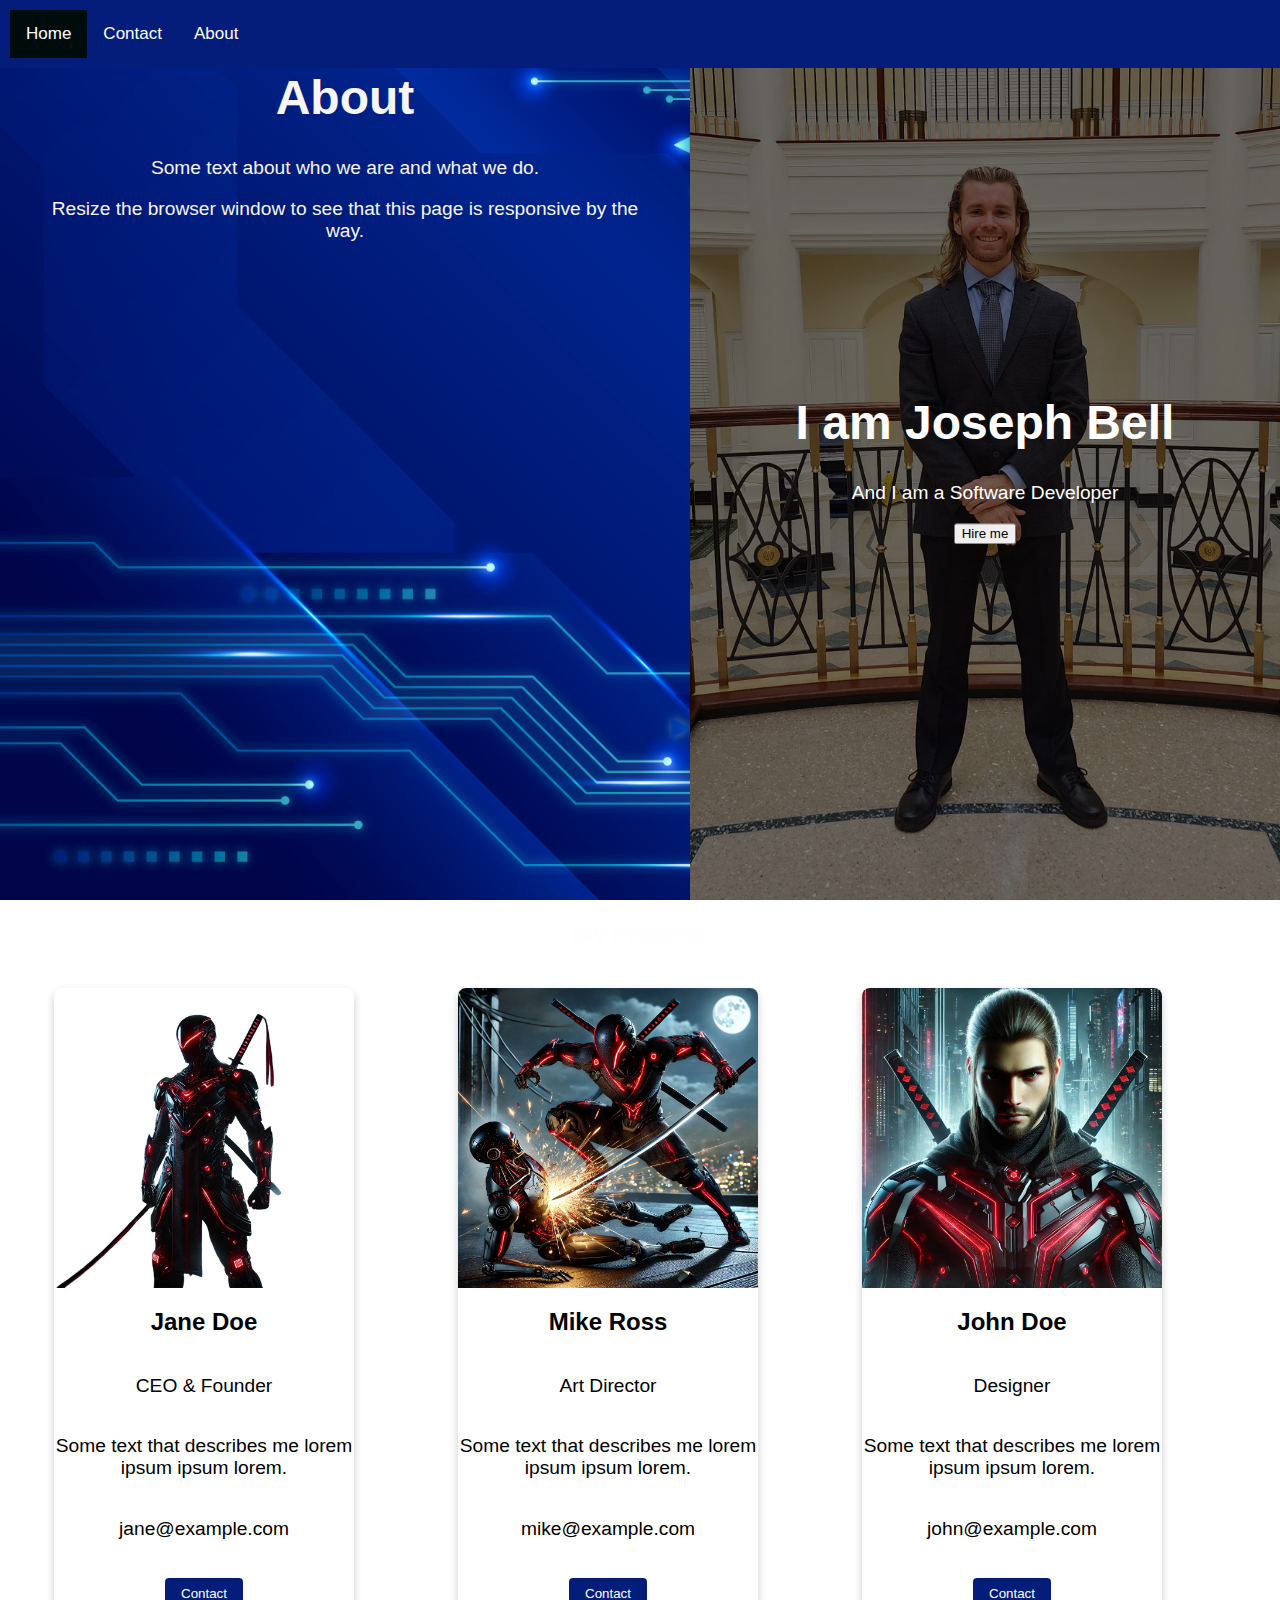
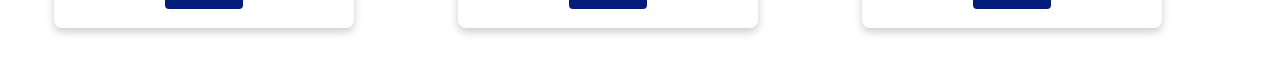
==== index.html @ 63ebe723 "added projects section" ====
<!DOCTYPE html>
<html lang="en">
<head>
    <meta charset="UTF-8">
    <meta name="viewport" content="width=device-width,initial-scale=1">
    <title>Home Page</title>
    <link rel="stylesheet" href="CSS/styles.css">
</head>
<body>
    <div class="topnav">
        <a class="active" href="#home">Home</a>
        <a href="#contact">Contact</a>
        <a href="#about">About</a>
    </div>

    <div class = "hero-section" >
        <div class="about-section">
            <h1>About</h1>
            <p>Some text about who we are and what we do.</p>
            <p>Resize the browser window to see that this page is responsive by the way.</p>
        </div>
        <div class="hero-image">
            <div class="hero-text">
                <h1>I am Joseph Bell</h1>
                <p>And I am a Software Developer</p>
                <button>Hire me</button>
            </div>
        </div>
    </div>
      
      <h2 class ="projects-title">My Projects</h2>
      <div class="row">
        <div class="column">
          <div class="card">
            <img src="CyberNinja1-removebg-preview.png" alt="Jane" style="width:100%">
            <div class="card-container">
              <h2>Jane Doe</h2>
              <p class="title">CEO & Founder</p>
              <p>Some text that describes me lorem ipsum ipsum lorem.</p>
              <p>jane@example.com</p>
              <p><button class="button">Contact</button></p>
            </div>
          </div>
        </div>
      
        <div class="column">
          <div class="card">
            <img src="cyberNinja2.png" alt="Mike" style="width:100%">
            <div class="card-container">
              <h2>Mike Ross</h2>
              <p class="title">Art Director</p>
              <p>Some text that describes me lorem ipsum ipsum lorem.</p>
              <p>mike@example.com</p>
              <p><button class="button">Contact</button></p>
            </div>
          </div>
        </div>
      
        <div class="column">
          <div class="card">
            <img src="gamewizMe.png" alt="John" style="width:100%">
            <div class="card-container">
              <h2>John Doe</h2>
              <p class="title">Designer</p>
              <p>Some text that describes me lorem ipsum ipsum lorem.</p>
              <p>john@example.com</p>
              <p><button class="button">Contact</button></p>
            </div>
          </div>
        </div>
      </div>
</body>
</html>
---- CSS/styles.css ----
body{
    background-image: url("../Circuits.jpg");
    background-repeat: repeat;
    background-size: cover;
    background-attachment: fixed;
    font-family: Arial, sans-serif;
    color: white; 
    margin: 0;
    padding: 0;
}
/* @media screen and (min-width: 1024px) {
    body{
        background-repeat: no-repeat;
    }
} */

h1 {
    text-align: center;
    margin-top: 20px;
    font-size: 3rem;
}
p {
    text-align: center;
    font-size: 1.2rem;
}
.container {
    display: flex;
    flex-direction: column;
    justify-content: center;
    align-items: center;
    height: 100vh; 
}
.topnav{
    background-color: #041d7b;
    overflow: hidden;
    position: fixed;
    top: 0;
    width: 100%;
    z-index: 1000;
    padding: 10px;
}

.topnav a{
    float: left;
    color:rgb(255, 255, 255);
    text-align: center;
    padding: 14px 16px;
    text-decoration: none;
    font-size: 17px;
}

.topnav a:hover {
    background-color: #80eaf2;
}

.topnav a.active{
    background-color: rgb(0, 12, 12);
    color: white;
}
@media screen and (max-width: 600px)  {
    .topnav a {
        float: none;
        display: block;
        text-align: left;
    }
}

.hero-section {
    display: flex;
    flex-wrap: wrap;
    height: 100vh;
}

.about-section {
    flex: 1; /* Occupies half the space */
    padding: 50px;
    color: rgb(247, 245, 245);
    box-sizing: border-box;
}
.about-section h2 {
    color: black
}

.hero-image {
    flex: 1;
    background-image: linear-gradient(rgba(0,0,0,0.5), rgba(0,0,0,0.5)),
    url("../CNURing.jpg");
    background-size: cover;
    background-position: center;
    height: 100vh; /* Match the height of the about section */
    box-sizing: border-box;
}

.hero-text {
    text-align: center;
    position: relative;
    top: 50%;
    left: 50%;
    transform: translate(-50%, -50%);
    color: white;
}

.projects-title {
    color: rgb(255, 254, 254);
    text-align: center;
    margin-top: 20px;
    font-size: 24px; 
}

.row {
    display: flex;
    flex-wrap: wrap;
    justify-content: center;
    margin: 20px 0;
}

.column {
    flex: 1 1 300px;
    max-width: 30%;
    padding: 10px;
}

.card {
    background-color: white;
    border-radius: 8px;
    box-shadow: 0 4px 8px rgba(0, 0, 0, 0.2);
    margin: 10px;
    text-align: center;
    max-width: 300px; /* Restrict the card width */
}

.card img{
    width: 100%;
    
    object-fit: cover; /* Keep image proportions */
    display: block;
    border-radius: 8px 8px 0 0; /* Optional: Round the top corners */
}



.button {
    border: none;
    outline: 0;
    display: inline-block;
    padding: 8px 16px;
    color: white;
    background-color: #041d7b;
    cursor: pointer;
    border-radius: 4px;
}

.button:hover {
    background-color: #555;
}
 .card .card-container {
    display: flex;
    flex-direction: column;
    justify-content: center;
    align-items: center;
    height: auto;
    color: black;
}

.card .card-container p {
    color: black;
}
.card .card-container h2 {
    color: black;
}

.card .card-container title {
    color: black;
}
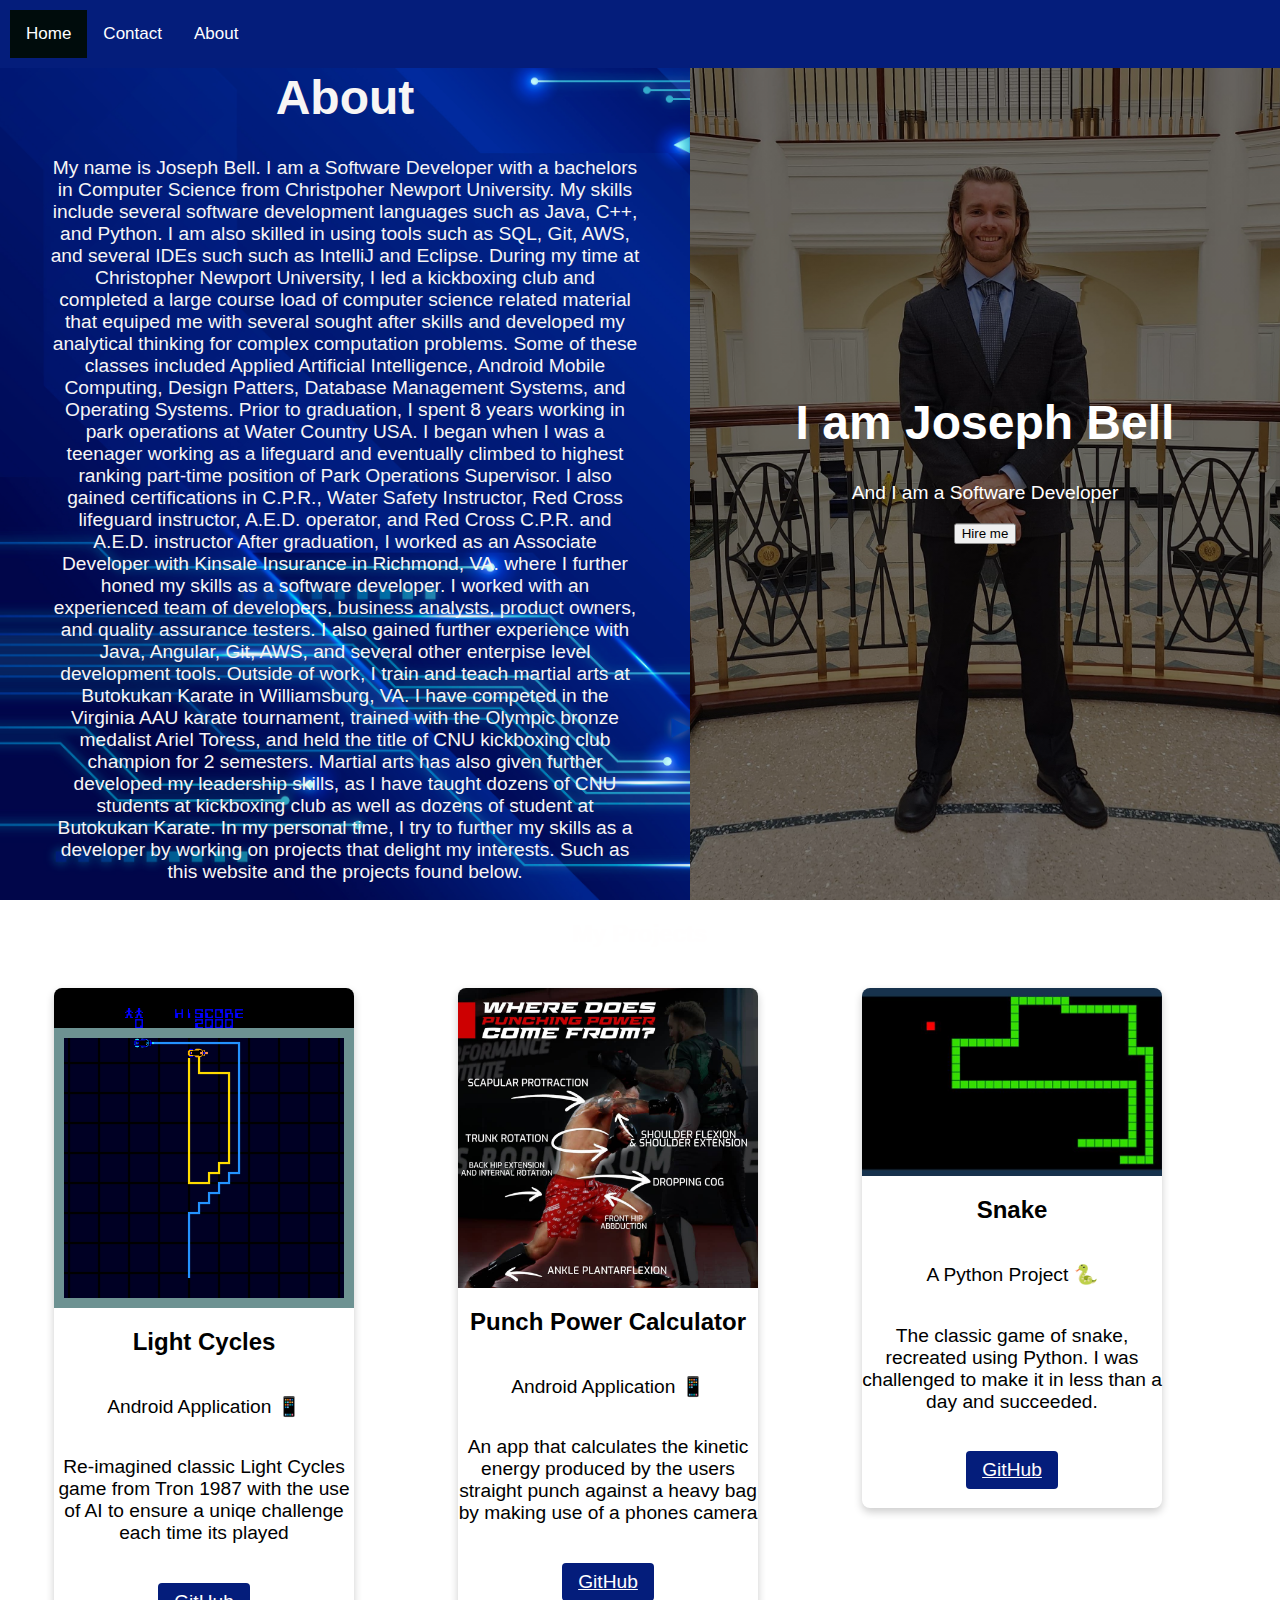
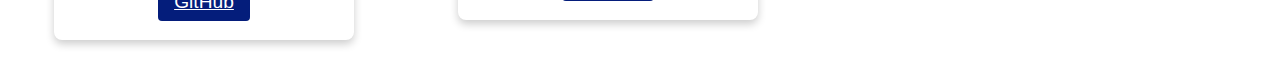
==== commit 1f0298d7: "added github links and filled out about section" ====
--- a/index.html
+++ b/index.html
@@ -14,10 +14,8 @@
     </div>
 
     <div class = "hero-section" >
-        <div class="about-section">
-            <h1>About</h1>
-            <p>Some text about who we are and what we do.</p>
-            <p>Resize the browser window to see that this page is responsive by the way.</p>
+        <div class="about-section" id = "about-section">
+            
         </div>
         <div class="hero-image">
             <div class="hero-text">
@@ -32,42 +30,40 @@
       <div class="row">
         <div class="column">
           <div class="card">
-            <img src="CyberNinja1-removebg-preview.png" alt="Jane" style="width:100%">
+            <img src="Tron_Video_Game._Lightcycles.jpg" alt="Tron" style="width:100%">
             <div class="card-container">
-              <h2>Jane Doe</h2>
-              <p class="title">CEO & Founder</p>
-              <p>Some text that describes me lorem ipsum ipsum lorem.</p>
-              <p>jane@example.com</p>
-              <p><button class="button">Contact</button></p>
+              <h2>Light Cycles</h2>
+              <p class="title">Android Application 📱</p>
+              <p>Re-imagined classic Light Cycles game from Tron 1987 with the use of AI to ensure a uniqe challenge each time its played</p>
+              <p><a href="https://github.com/gamewiz10/Tron" button class="button" target="_blank">GitHub</a></p>
             </div>
           </div>
         </div>
       
         <div class="column">
           <div class="card">
-            <img src="cyberNinja2.png" alt="Mike" style="width:100%">
+            <img src="punchPower.jpg" alt="Punch" style="width:100%">
             <div class="card-container">
-              <h2>Mike Ross</h2>
-              <p class="title">Art Director</p>
-              <p>Some text that describes me lorem ipsum ipsum lorem.</p>
-              <p>mike@example.com</p>
-              <p><button class="button">Contact</button></p>
+              <h2>Punch Power Calculator</h2>
+              <p class="title">Android Application 📱</p>
+              <p>An app that calculates the kinetic energy produced by the users straight punch against a heavy bag by making use of a phones camera</p>
+              <p><a href="https://github.com/gamewiz10/PunchPowerCalculator" button class="button" target="_blank">GitHub</a></p>
             </div>
           </div>
         </div>
       
         <div class="column">
           <div class="card">
-            <img src="gamewizMe.png" alt="John" style="width:100%">
+            <img src="snake.jpg" alt="Snake" style="width:100%">
             <div class="card-container">
-              <h2>John Doe</h2>
-              <p class="title">Designer</p>
-              <p>Some text that describes me lorem ipsum ipsum lorem.</p>
-              <p>john@example.com</p>
-              <p><button class="button">Contact</button></p>
+              <h2>Snake</h2>
+              <p class="title">A Python Project 🐍</p>
+              <p>The classic game of snake, recreated using Python. I was challenged to make it in less than a day and succeeded.</p>
+              <p><a href="https://github.com/gamewiz10/snake-game" button class="button" target="_blank">GitHub</a></p>
             </div>
           </div>
         </div>
       </div>
+      <script src="script.js"></script> <!--This is causing some kind of live relaod error-->
 </body>
 </html>--- a/CSS/styles.css
+++ b/CSS/styles.css
@@ -105,6 +105,7 @@
     text-align: center;
     margin-top: 20px;
     font-size: 24px; 
+    font-weight: bold;
 }
 
 .row {
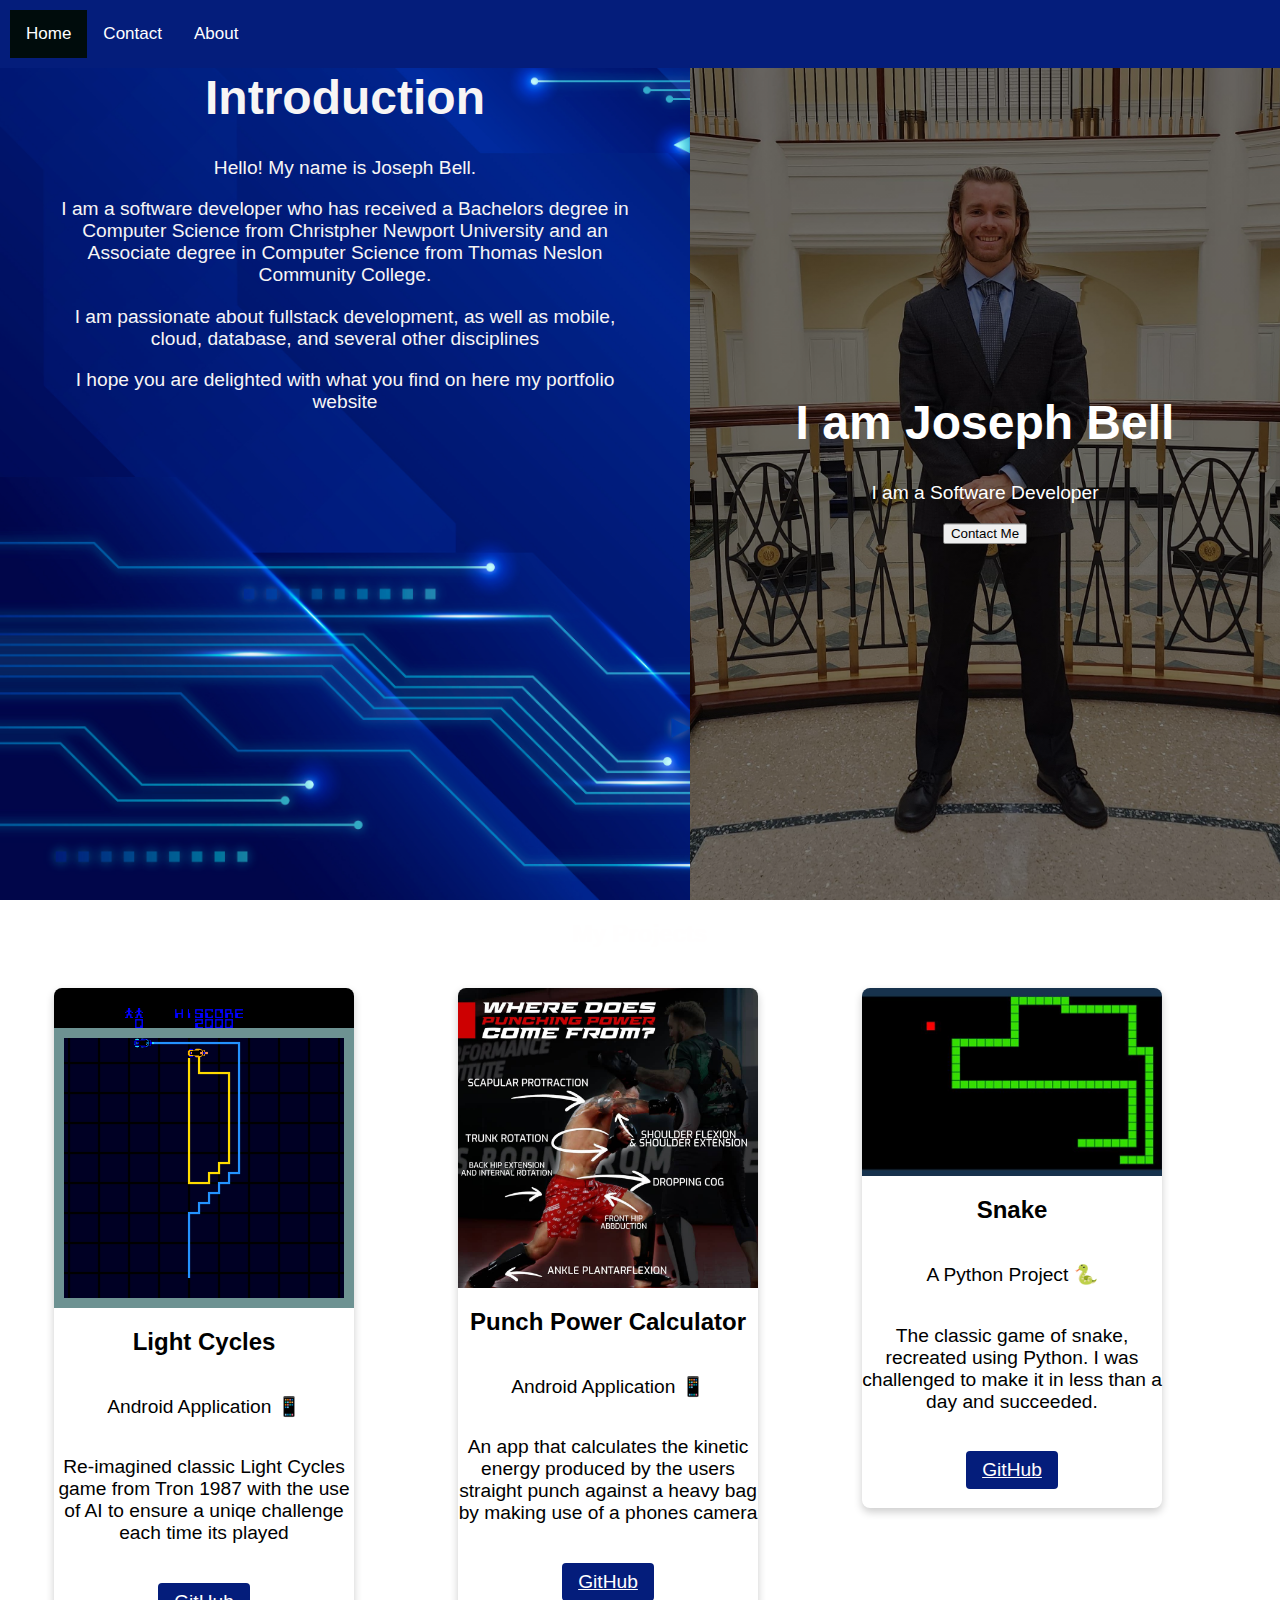
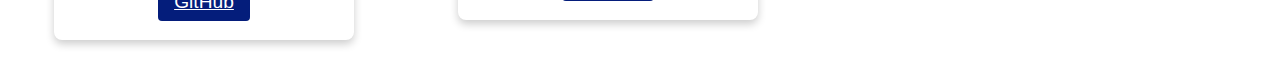
==== commit 6f618f4e: "added a seperate link and new files for the text" ====
--- a/index.html
+++ b/index.html
@@ -10,7 +10,7 @@
     <div class="topnav">
         <a class="active" href="#home">Home</a>
         <a href="#contact">Contact</a>
-        <a href="#about">About</a>
+        <a href="about.html">About</a>
     </div>
 
     <div class = "hero-section" >
@@ -20,8 +20,9 @@
         <div class="hero-image">
             <div class="hero-text">
                 <h1>I am Joseph Bell</h1>
-                <p>And I am a Software Developer</p>
-                <button>Hire me</button>
+                <p>I am a Software Developer</p>
+
+                <button>Contact Me</button>
             </div>
         </div>
     </div>
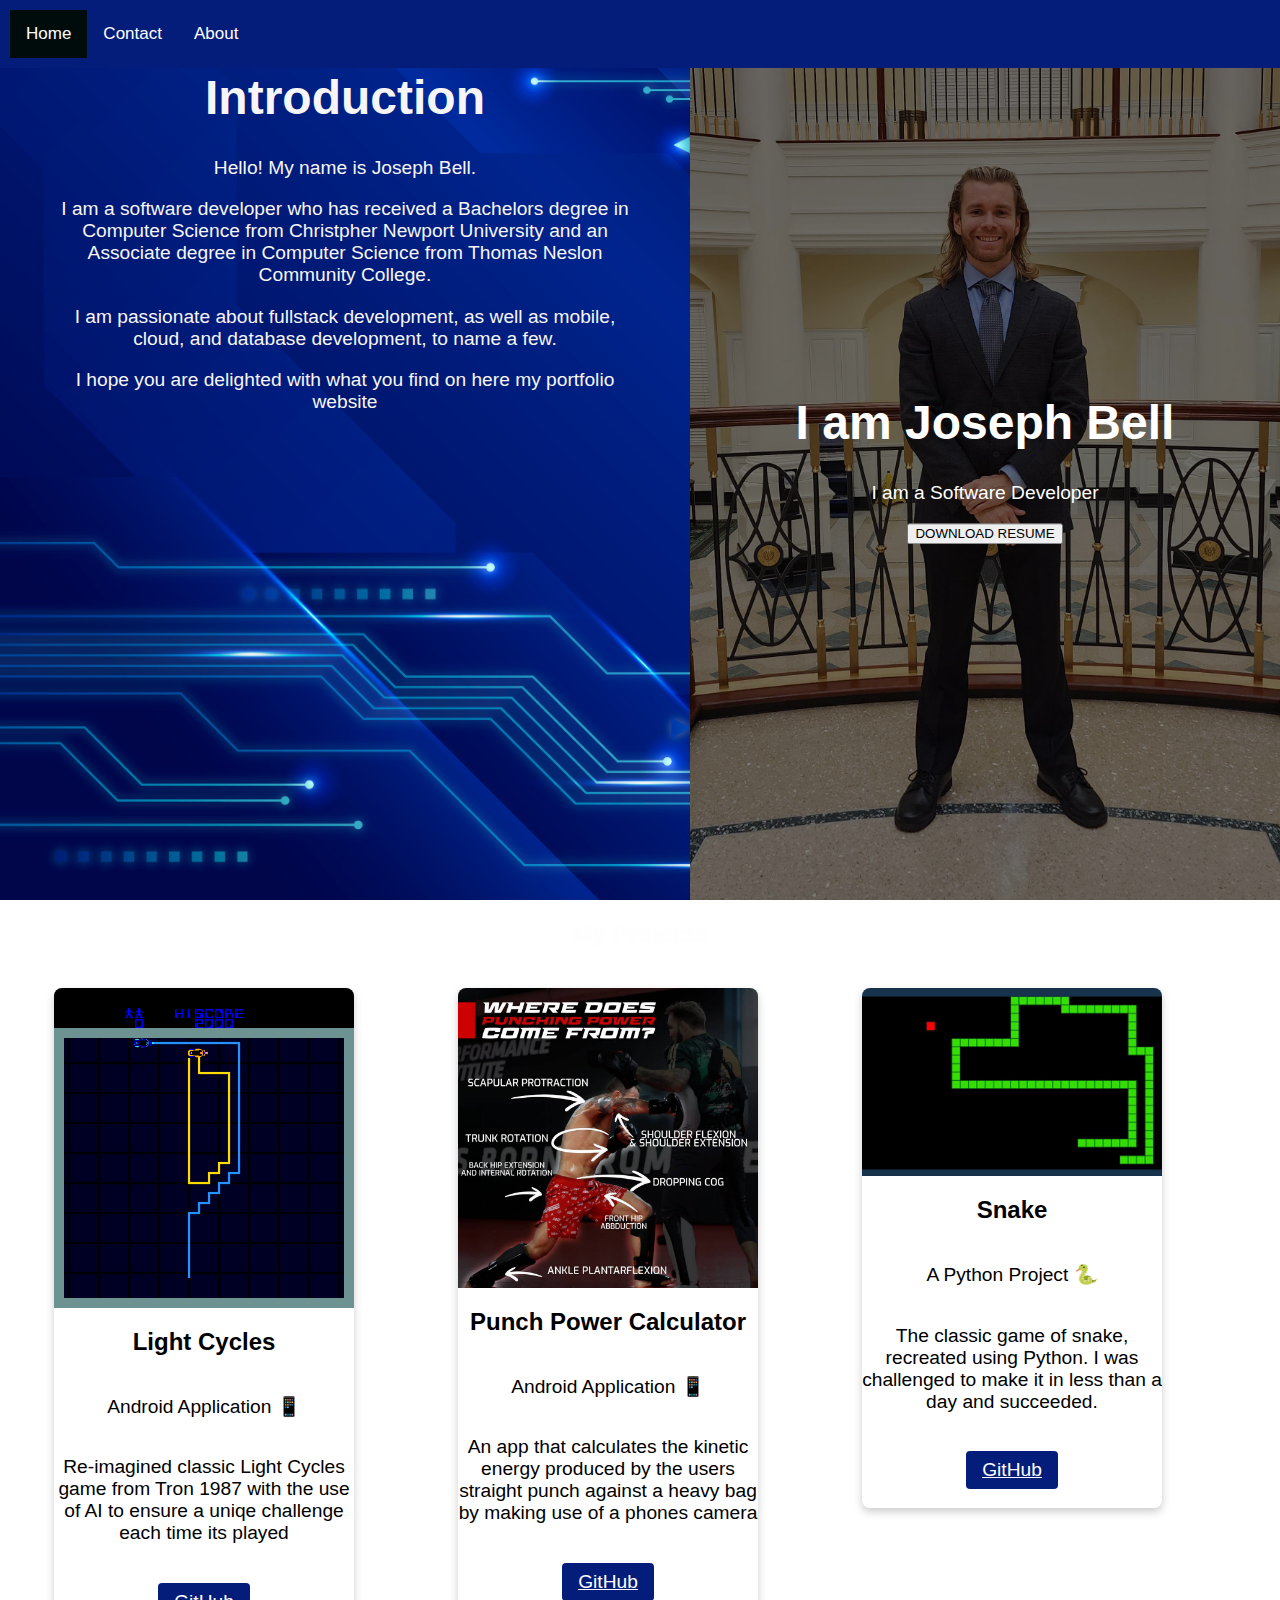
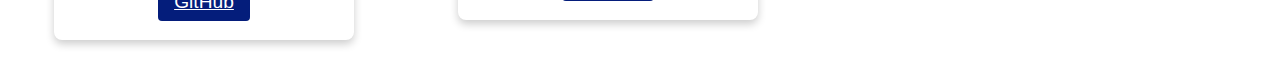
==== commit a1c39943: "prototype complete" ====
--- a/index.html
+++ b/index.html
@@ -8,8 +8,8 @@
 </head>
 <body>
     <div class="topnav">
-        <a class="active" href="#home">Home</a>
-        <a href="#contact">Contact</a>
+        <a class="active" href="index.html">Home</a>
+        <a href="contact.html">Contact</a>
         <a href="about.html">About</a>
     </div>
 
@@ -21,8 +21,7 @@
             <div class="hero-text">
                 <h1>I am Joseph Bell</h1>
                 <p>I am a Software Developer</p>
-
-                <button>Contact Me</button>
+                <input type="button" id = "downloadResume" value = "DOWNLOAD RESUME">
             </div>
         </div>
     </div>
@@ -65,6 +64,7 @@
           </div>
         </div>
       </div>
-      <script src="script.js"></script> <!--This is causing some kind of live relaod error-->
+      <script src="script.js"></script> 
+      <script src="download.js"></script>
 </body>
 </html>--- a/CSS/styles.css
+++ b/CSS/styles.css
@@ -172,4 +172,138 @@
 
 .card .card-container title {
     color: black;
-}+}
+
+.aboutName {
+    text-align: center;
+}
+
+.aboutPage {
+    margin-top: 70px;
+    font-size: 2rem;
+    color: white; /* Text color */
+    text-shadow: 
+        -1px -1px 0 #000, /* Top-left shadow */
+        1px -1px 0 #000,  /* Top-right shadow */
+        -1px 1px 0 #000,  /* Bottom-left shadow */
+        1px 1px 0 #000;   /* Bottom-right shadow */
+}
+
+.myUl {
+    display: inline-block;
+    text-align: left;
+    font-size: 2rem;
+}
+.bullets{
+    margin-top: 50px;
+    margin-left: 200px;
+    display: grid;
+    align-items: center;
+    grid-template-columns: 7fr 1fr;
+    column-gap: 20px;
+}
+.bulletImage{
+    border: 3px solid #000;
+    width: 500px;
+    height: auto;
+    display: block;
+    margin-right: 400px;
+}
+
+
+.aboutCNU {
+    margin-top: 50px;
+    display: grid;
+    align-items: center;
+    grid-template-columns: 1fr 7fr 1fr;
+    column-gap: 5px;
+}
+.CNUImage{
+    border: 3px solid #000;
+    width: 400px;
+    
+}
+.CNUText{
+    text-align: right;
+}
+
+.aboutWCUSA {
+    margin-top: 150px;
+    display: grid;
+    align-items: center;
+    grid-template-columns: 1fr 6fr 1fr;
+    column-gap: 5px;
+}
+
+.WCUSAImage{
+    border: 3px solid #000;
+    width: 600px;
+    margin: 0
+}
+
+.WCUSAText{
+    text-align: right;
+}
+
+.aboutKinsale{
+    margin-top: 150px;
+    display: grid;
+    align-items: center;
+    grid-template-columns: 1fr 6fr 1fr;
+    column-gap: 5px;
+}
+.KinsaleImage {
+    border: 3px solid #000;
+    width: 500px;
+    margin: 0
+}
+.KinsaleText{
+    text-align: right;
+}
+
+.aboutKarate{
+    margin-top: 150px;
+    display: grid;
+    align-items: center;
+    grid-template-columns: 1fr 6fr 1fr;
+    column-gap: 5px;
+}
+
+.KarateImage{
+    border: 3px solid #000;
+    width: 500px;
+    margin: 0
+}
+
+.KarateText {
+    text-align: right;
+}
+.contactInfo{
+    margin-top: 70px;
+    font-size: 2rem;
+    color: white; /* Text color */
+    text-shadow: 
+        -1px -1px 0 #000, /* Top-left shadow */
+        1px -1px 0 #000,  /* Top-right shadow */
+        -1px 1px 0 #000,  /* Bottom-left shadow */
+        1px 1px 0 #000;   /* Bottom-right shadow */
+}
+.contactParent{
+    margin-top: 150px;
+    display: grid;
+    align-items: center;
+    grid-template-columns:  1fr 1fr;
+    column-gap: 5px;
+}
+
+.contactImage{
+    width: 700px;
+    border: 3px solid #000;
+    margin: 0;
+}
+.contactText{
+    text-align: center;
+}
+.contactDownload{
+    align-self: center;
+}
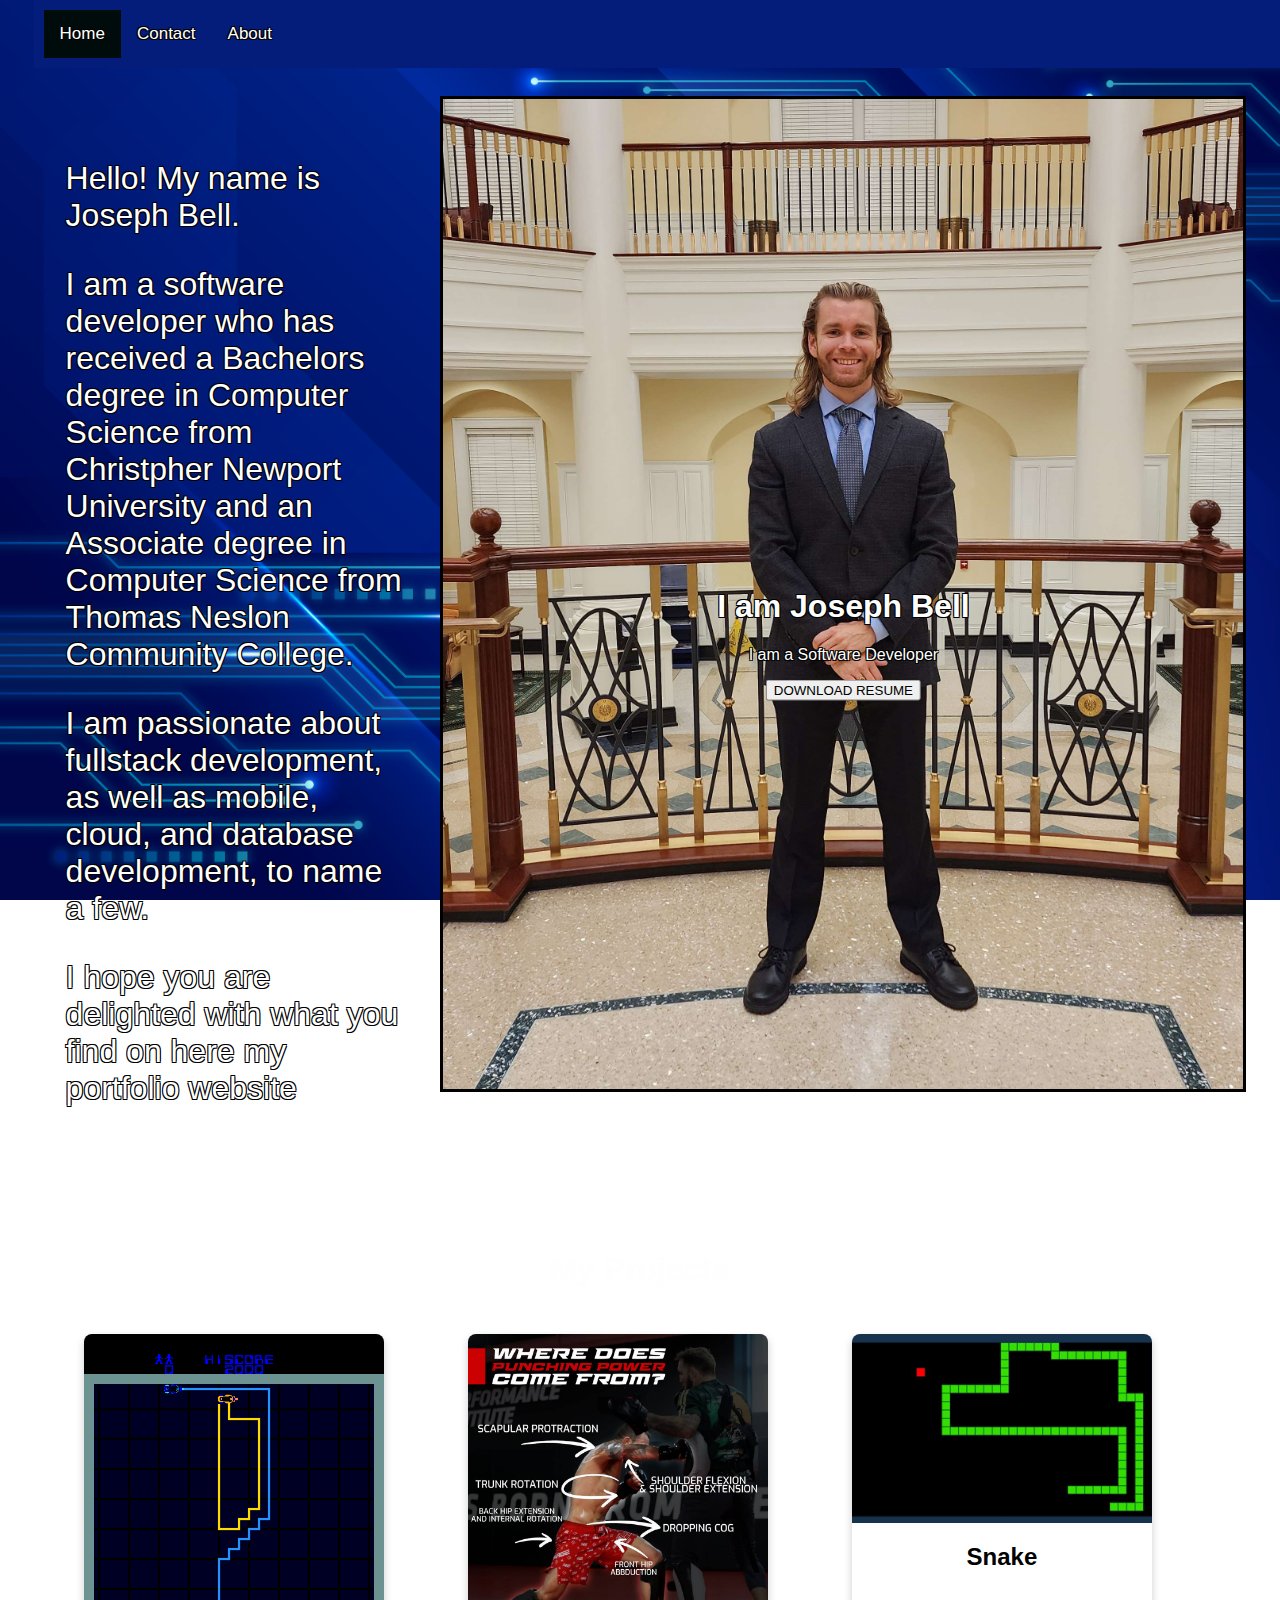
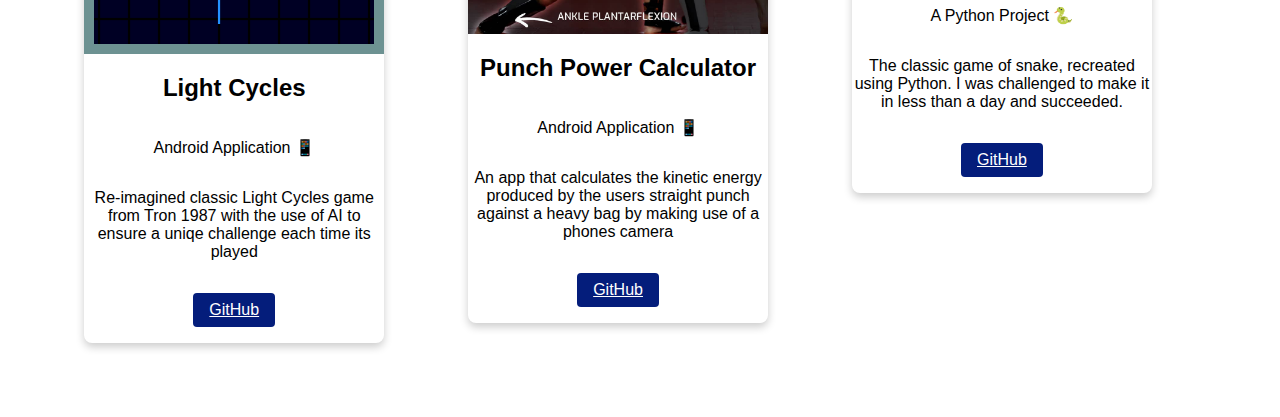
==== commit 8aa88dbd: "adjusted some for mobile" ====
--- a/index.html
+++ b/index.html
@@ -6,28 +6,39 @@
     <title>Home Page</title>
     <link rel="stylesheet" href="CSS/styles.css">
 </head>
-<body>
+<body class="homePage">
+
+  <!-- top navigation -->
     <div class="topnav">
         <a class="active" href="index.html">Home</a>
         <a href="contact.html">Contact</a>
         <a href="about.html">About</a>
     </div>
 
-    <div class = "hero-section" >
-        <div class="about-section" id = "about-section">
-            
-        </div>
-        <div class="hero-image">
-            <div class="hero-text">
-                <h1>I am Joseph Bell</h1>
-                <p>I am a Software Developer</p>
-                <input type="button" id = "downloadResume" value = "DOWNLOAD RESUME">
+    <div class = "hero-container" >
+        <div class="hero-text">
+            <p>Hello! My name is Joseph Bell. </p>
+            <p> I am a software developer who has received a Bachelors degree in Computer Science from Christpher Newport University and 
+                an Associate degree in Computer Science from Thomas Neslon Community College.</p>
+            <p>I am passionate about fullstack development, as well as mobile, cloud, and database development, to name a few.</p>
+            <p>I hope you are delighted with what you find on here my portfolio website</p>
+          </div>
+
+          <div class = "hero-image">
+            <img src="CNURing.jpg" alt="CNURing" class = "cnuRing">
+            <div class="hero-image-text">
+              <h1>I am Joseph Bell</h1>
+              <p>I am a Software Developer</p>
+              <input type="button" id = "downloadResume" value = "DOWNLOAD RESUME">
             </div>
-        </div>
+          </div>
     </div>
-      
+
+
+    <div class = "projects">
       <h2 class ="projects-title">My Projects</h2>
       <div class="row">
+
         <div class="column">
           <div class="card">
             <img src="Tron_Video_Game._Lightcycles.jpg" alt="Tron" style="width:100%">
@@ -64,6 +75,7 @@
           </div>
         </div>
       </div>
+    </div>
       <script src="script.js"></script> 
       <script src="download.js"></script>
 </body>
--- a/CSS/styles.css
+++ b/CSS/styles.css
@@ -1,35 +1,24 @@
 body{
+    font-size: 1rem;
     background-image: url("../Circuits.jpg");
     background-repeat: repeat;
     background-size: cover;
     background-attachment: fixed;
     font-family: Arial, sans-serif;
     color: white; 
-    margin: 0;
-    padding: 0;
-}
-/* @media screen and (min-width: 1024px) {
-    body{
-        background-repeat: no-repeat;
-    }
-} */
-
-h1 {
-    text-align: center;
-    margin-top: 20px;
-    font-size: 3rem;
-}
-p {
-    text-align: center;
-    font-size: 1.2rem;
-}
-.container {
-    display: flex;
-    flex-direction: column;
-    justify-content: center;
-    align-items: center;
-    height: 100vh; 
-}
+    /* margin: 0;
+    padding: 0; */
+}
+
+.homePage {
+    margin-top: 70px;
+    /* font-size: 2rem; */
+    padding: 2vw;
+    color: white; /* Text color */
+
+}
+
+
 .topnav{
     background-color: #041d7b;
     overflow: hidden;
@@ -38,6 +27,11 @@
     width: 100%;
     z-index: 1000;
     padding: 10px;
+    text-shadow: 
+        -1px -1px 0 #000, /* Top-left shadow */
+        1px -1px 0 #000,  /* Top-right shadow */
+        -1px 1px 0 #000,  /* Bottom-left shadow */
+        1px 1px 0 #000;   /* Bottom-right shadow */
 }
 
 .topnav a{
@@ -47,6 +41,7 @@
     padding: 14px 16px;
     text-decoration: none;
     font-size: 17px;
+    text-align: center;
 }
 
 .topnav a:hover {
@@ -57,54 +52,68 @@
     background-color: rgb(0, 12, 12);
     color: white;
 }
-@media screen and (max-width: 600px)  {
-    .topnav a {
-        float: none;
-        display: block;
-        text-align: left;
-    }
-}
-
-.hero-section {
+
+
+.hero-container {
     display: flex;
-    flex-wrap: wrap;
-    height: 100vh;
-}
-
-.about-section {
-    flex: 1; /* Occupies half the space */
-    padding: 50px;
-    color: rgb(247, 245, 245);
+    flex-wrap: nowrap;
+    justify-content: space-between;
+    text-align: center;
+    height: auto;
     box-sizing: border-box;
-}
-.about-section h2 {
-    color: black
+    padding: 0;
+    margin-bottom: 5rem;
+    text-shadow: 
+        -1px -1px 0 #000, /* Top-left shadow */
+        1px -1px 0 #000,  /* Top-right shadow */
+        -1px 1px 0 #000,  /* Bottom-left shadow */
+        1px 1px 0 #000;   /* Bottom-right shadow */
+}
+
+
+.hero-text {
+    flex: 1;
+    max-width: 50%;
+    color: white;
+    padding: 2rem;
+    box-sizing: border-box;
+    text-align: left;
+    font-size: 2rem;
 }
 
 .hero-image {
     flex: 1;
-    background-image: linear-gradient(rgba(0,0,0,0.5), rgba(0,0,0,0.5)),
-    url("../CNURing.jpg");
-    background-size: cover;
-    background-position: center;
-    height: 100vh; /* Match the height of the about section */
+    height: auto;
+    position: relative; 
     box-sizing: border-box;
 }
-
-.hero-text {
-    text-align: center;
-    position: relative;
+.hero-image img {
+    border: 3px solid #000;
+    width: 50rem; 
+    height: auto; 
+    object-fit: cover; 
+}
+
+
+.hero-image-text{
+    font-size: 1rem;
+    position: absolute;
     top: 50%;
     left: 50%;
     transform: translate(-50%, -50%);
+    text-align: center;
     color: white;
 }
+
+
+
+
 
 .projects-title {
     color: rgb(255, 254, 254);
     text-align: center;
-    margin-top: 20px;
-    font-size: 24px; 
+    margin-top: 2rem;
+    font-size: 2rem; 
     font-weight: bold;
 }
 
@@ -132,11 +141,11 @@
 
 .card img{
     width: 100%;
-    
     object-fit: cover; /* Keep image proportions */
     display: block;
     border-radius: 8px 8px 0 0; /* Optional: Round the top corners */
 }
+
 
 
 
@@ -163,17 +172,9 @@
     color: black;
 }
 
-.card .card-container p {
-    color: black;
-}
-.card .card-container h2 {
-    color: black;
-}
-
-.card .card-container title {
-    color: black;
-}
-
+
+
+/* about page */
 .aboutName {
     text-align: center;
 }
@@ -307,3 +308,246 @@
 .contactDownload{
     align-self: center;
 }
+
+/* mobile devices */
+@media screen and (max-width: 480px) {
+
+    .topnav a {
+        float: left;
+        font-size: 13px;
+        text-align: center;
+        padding: 10px 8px;
+    }
+
+    .hero-container {
+        display: flex;
+        flex-wrap: nowrap;
+        justify-content: space-between;
+        text-align: center;
+        height: auto;
+        box-sizing: border-box;
+        padding: 0;
+        margin-bottom: 5rem;
+    }
+    
+    
+    .hero-text {
+        flex: 60%;
+        max-width: 60%;
+        color: white;
+        padding: 2rem;
+        position: relative;
+        right: 10%;
+        box-sizing: border-box;
+        text-align: left;
+        font-size: .5rem;
+    }
+    
+    .hero-image {
+        flex: 40%;
+        height: auto;
+        position: relative; 
+        right: 15%;
+        box-sizing: border-box;
+    }
+    .hero-image img {
+        border: 3px solid #000;
+        width: 10rem; 
+        height: auto; 
+        object-fit: cover; 
+    }
+    
+    
+    .hero-image-text{
+        font-size: .4rem;
+        position: absolute;
+        top: 50%;
+        left: 50%;
+        transform: translate(-50%, -50%);
+        text-align: center;
+        color: white;
+    }
+
+
+
+    #downloadResume {
+        font-size: .5rem; 
+        padding: 0.1rem .1rem; 
+    }
+
+
+/* projects section */
+    .projects-title {
+        color: rgb(255, 254, 254);
+        text-align: center;
+        margin-top: 1rem;
+        font-size: .8rem; 
+        font-weight: bold;
+        text-shadow: 
+        -1px -1px 0 #000, /* Top-left shadow */
+        1px -1px 0 #000,  /* Top-right shadow */
+        -1px 1px 0 #000,  /* Bottom-left shadow */
+        1px 1px 0 #000;   /* Bottom-right shadow */6
+    }
+    
+    .row {
+        display: flex;
+        flex-wrap: wrap;
+        justify-content: center;
+        margin: 10px 0;
+    }
+    
+    .column {
+        flex: 1 1 10px;
+        max-width: 30%;
+        padding: 0px;
+    }
+    
+    .card {
+        background-color: white;
+        border-radius: 8px;
+        box-shadow: 0 4px 8px rgba(0, 0, 0, 0.2);
+        margin: 10px;
+        text-align: center;
+        max-width: 100%; /* Restrict the card width */
+    }
+    
+    .card img{
+        width: 100%;
+        object-fit: cover; /* Keep image proportions */
+        display: block;
+        border-radius: 8px 8px 0 0; /* Optional: Round the top corners */
+    }
+    
+    
+    .button {
+        border: none;
+        outline: 0;
+        display: inline-block;
+        padding: 8px 16px;
+        color: white;
+        background-color: #041d7b;
+        cursor: pointer;
+        border-radius: 4px;
+    }
+    
+    .button:hover {
+        background-color: #555;
+    }
+     .card .card-container {
+        font-size: .5rem;
+        display: flex;
+        flex-direction: column;
+        justify-content: center;
+        align-items: center;
+        height: auto;
+        color: black;
+    }
+    
+    /* about section */
+    .aboutName {
+        font-size: 1rem;
+        text-align: center;
+    }
+    
+    .aboutPage {
+        margin-top: 70px;
+        font-size: 1rem;
+        color: white; /* Text color */
+        text-shadow: 
+            -1px -1px 0 #000, /* Top-left shadow */
+            1px -1px 0 #000,  /* Top-right shadow */
+            -1px 1px 0 #000,  /* Bottom-left shadow */
+            1px 1px 0 #000;   /* Bottom-right shadow */
+    }
+    
+    .myUl {
+        display: inline-block;
+        text-align: left;
+        font-size: 1rem;
+    }
+    .bullets{
+        margin-top: 10px;
+        margin-left: 200px;
+        display: grid;
+        align-items: center;
+        grid-template-columns: 7fr 1fr;
+        column-gap: 20px;
+    }
+    .bulletImage{
+        border: 3px solid #000;
+        width: 500px;
+        height: auto;
+        display: block;
+        margin-right: 400px;
+    }
+    
+    
+    .aboutCNU {
+        margin-top: 50px;
+        display: grid;
+        align-items: center;
+        grid-template-columns: 1fr 7fr 1fr;
+        column-gap: 5px;
+    }
+    .CNUImage{
+        border: 3px solid #000;
+        width: 400px;
+        
+    }
+    .CNUText{
+        text-align: right;
+    }
+    
+    .aboutWCUSA {
+        margin-top: 150px;
+        display: grid;
+        align-items: center;
+        grid-template-columns: 1fr 6fr 1fr;
+        column-gap: 5px;
+    }
+    
+    .WCUSAImage{
+        border: 3px solid #000;
+        width: 600px;
+        margin: 0
+    }
+    
+    .WCUSAText{
+        text-align: right;
+    }
+    
+    .aboutKinsale{
+        margin-top: 150px;
+        display: grid;
+        align-items: center;
+        grid-template-columns: 1fr 6fr 1fr;
+        column-gap: 5px;
+    }
+    .KinsaleImage {
+        border: 3px solid #000;
+        width: 500px;
+        margin: 0
+    }
+    .KinsaleText{
+        text-align: right;
+    }
+    
+    .aboutKarate{
+        margin-top: 150px;
+        display: grid;
+        align-items: center;
+        grid-template-columns: 1fr 6fr 1fr;
+        column-gap: 5px;
+    }
+    
+    .KarateImage{
+        border: 3px solid #000;
+        width: 500px;
+        margin: 0
+    }
+    
+    .KarateText {
+        text-align: right;
+    }
+}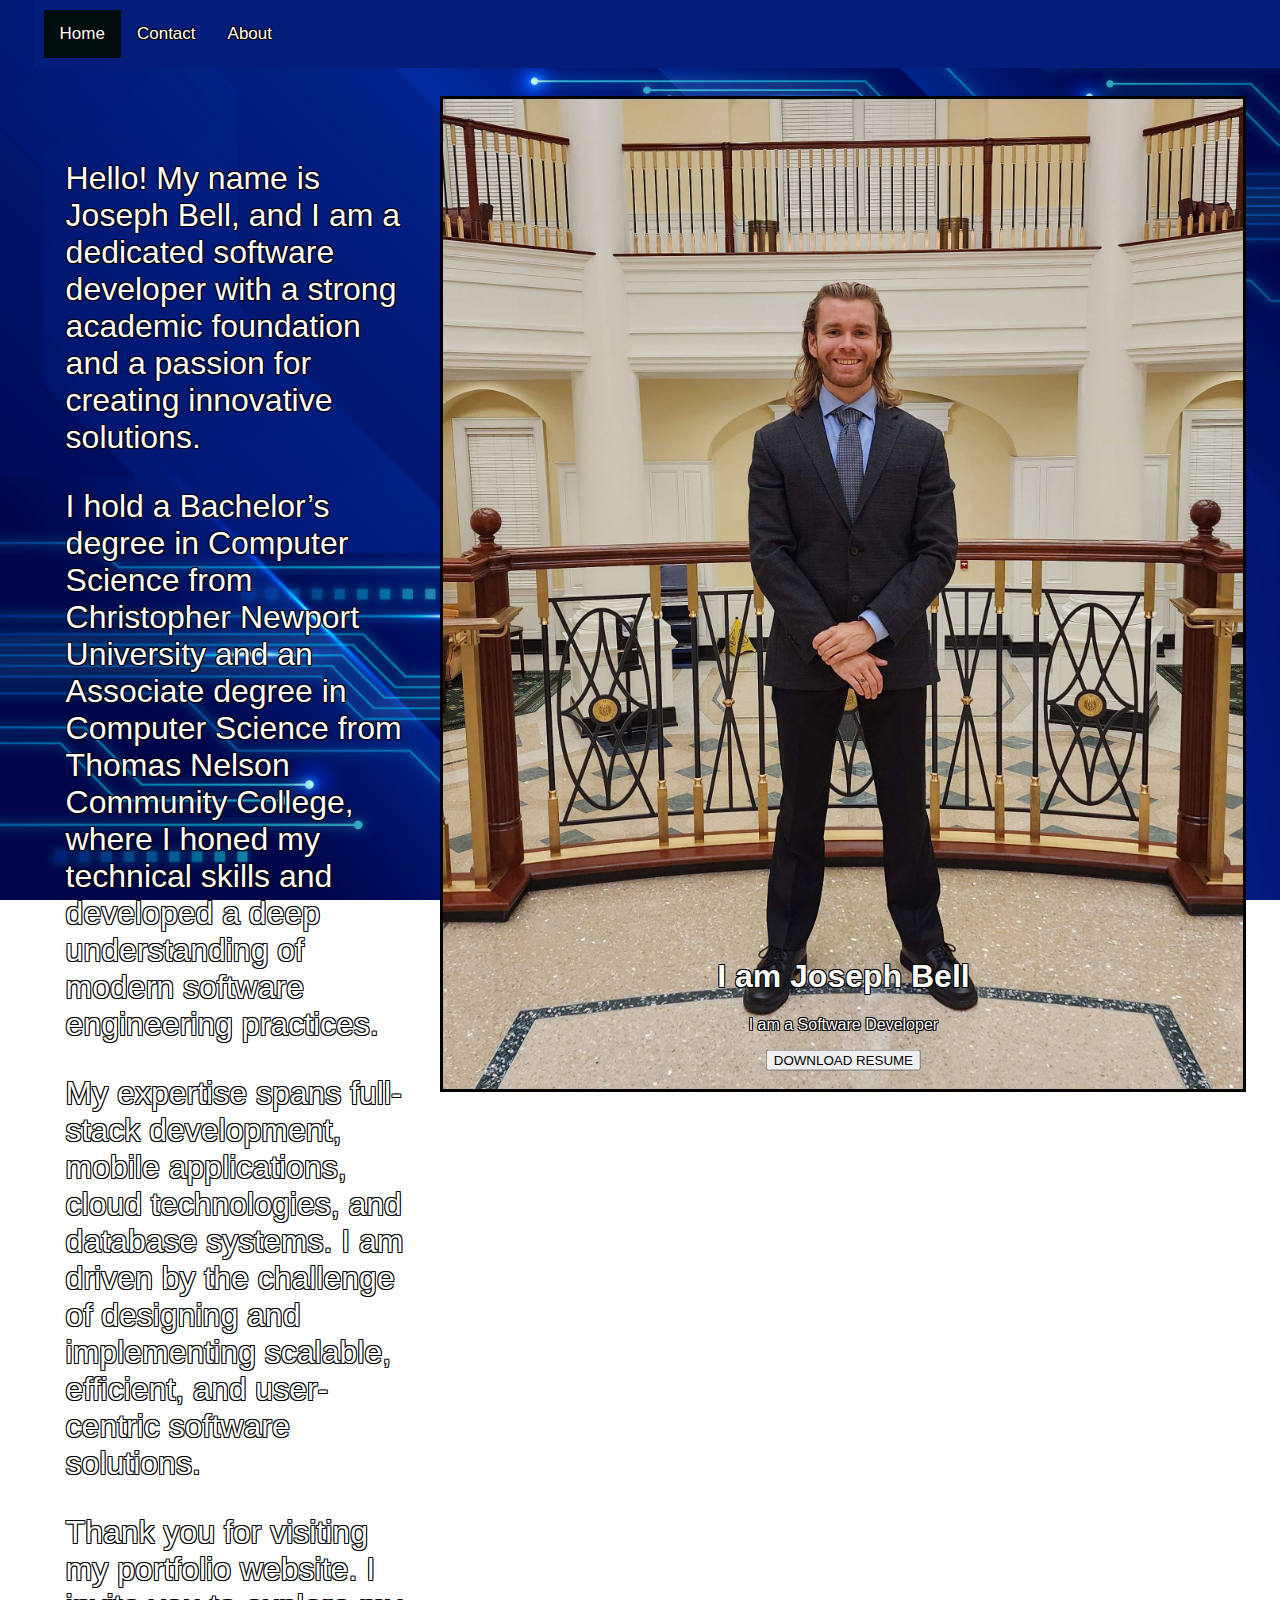
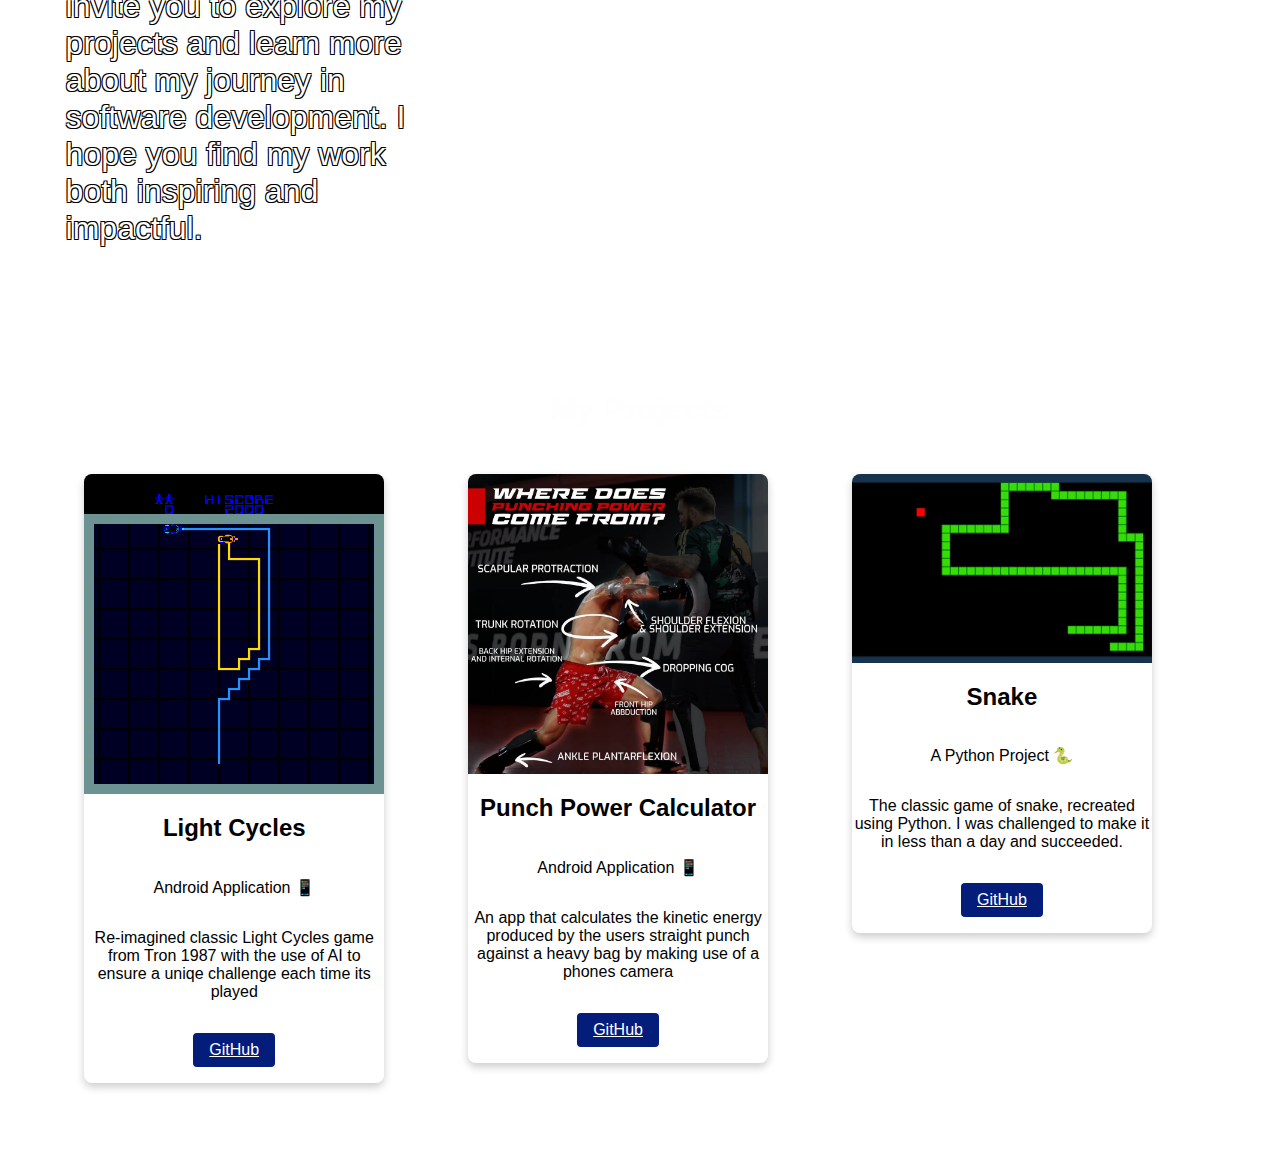
==== commit 919a1d38: "fixed wording" ====
--- a/index.html
+++ b/index.html
@@ -17,15 +17,14 @@
 
     <div class = "hero-container" >
         <div class="hero-text">
-            <p>Hello! My name is Joseph Bell. </p>
-            <p> I am a software developer who has received a Bachelors degree in Computer Science from Christpher Newport University and 
-                an Associate degree in Computer Science from Thomas Neslon Community College.</p>
-            <p>I am passionate about fullstack development, as well as mobile, cloud, and database development, to name a few.</p>
-            <p>I hope you are delighted with what you find on here my portfolio website</p>
-          </div>
+          <p>Hello! My name is Joseph Bell, and I am a dedicated software developer with a strong academic foundation and a passion for creating innovative solutions.</p>
+          <p>I hold a Bachelor’s degree in Computer Science from Christopher Newport University and an Associate degree in Computer Science from Thomas Nelson Community College, where I honed my technical skills and developed a deep understanding of modern software engineering practices.</p>
+          <p>My expertise spans full-stack development, mobile applications, cloud technologies, and database systems. I am driven by the challenge of designing and implementing scalable, efficient, and user-centric software solutions.</p>
+          <p>Thank you for visiting my portfolio website. I invite you to explore my projects and learn more about my journey in software development. I hope you find my work both inspiring and impactful.</p>          
+        </div>
 
           <div class = "hero-image">
-            <img src="CNURing.jpg" alt="CNURing" class = "cnuRing">
+            <img src="images/CNURing.jpg" alt="CNURing" class = "cnuRing">
             <div class="hero-image-text">
               <h1>I am Joseph Bell</h1>
               <p>I am a Software Developer</p>
@@ -41,7 +40,7 @@
 
         <div class="column">
           <div class="card">
-            <img src="Tron_Video_Game._Lightcycles.jpg" alt="Tron" style="width:100%">
+            <img src="images/Tron_Video_Game._Lightcycles.jpg" alt="Tron" style="width:100%">
             <div class="card-container">
               <h2>Light Cycles</h2>
               <p class="title">Android Application 📱</p>
@@ -53,7 +52,7 @@
       
         <div class="column">
           <div class="card">
-            <img src="punchPower.jpg" alt="Punch" style="width:100%">
+            <img src="images/punchPower.jpg" alt="Punch" style="width:100%">
             <div class="card-container">
               <h2>Punch Power Calculator</h2>
               <p class="title">Android Application 📱</p>
@@ -65,7 +64,7 @@
       
         <div class="column">
           <div class="card">
-            <img src="snake.jpg" alt="Snake" style="width:100%">
+            <img src="images/snake.jpg" alt="Snake" style="width:100%">
             <div class="card-container">
               <h2>Snake</h2>
               <p class="title">A Python Project 🐍</p>
--- a/CSS/styles.css
+++ b/CSS/styles.css
@@ -1,6 +1,6 @@
 body{
     font-size: 1rem;
-    background-image: url("../Circuits.jpg");
+    background-image: url("../images/Circuits.jpg");
     background-repeat: repeat;
     background-size: cover;
     background-attachment: fixed;
@@ -279,6 +279,8 @@
 .KarateText {
     text-align: right;
 }
+
+/* contact page pc */
 .contactInfo{
     margin-top: 70px;
     font-size: 2rem;
@@ -321,40 +323,33 @@
 
     .hero-container {
         display: flex;
-        flex-wrap: nowrap;
-        justify-content: space-between;
-        text-align: center;
-        height: auto;
-        box-sizing: border-box;
-        padding: 0;
-        margin-bottom: 5rem;
+        justify-content: center;
+        align-items: center;
+        flex-direction: column;
+        height: auto;
+        width: 100%;
     }
     
     
     .hero-text {
-        flex: 60%;
-        max-width: 60%;
-        color: white;
-        padding: 2rem;
-        position: relative;
-        right: 10%;
-        box-sizing: border-box;
-        text-align: left;
-        font-size: .5rem;
+        font-size: 1rem; /* Adjust text size */
+        text-align: center; /* Center-align the text */
+        width: 80%; /* Allow text to span 80% of the screen */
+        max-width: 1200px; /* Optional: Limit maximum width */
+        margin: 0 auto; /* Center the text block */
     }
     
     .hero-image {
-        flex: 40%;
-        height: auto;
-        position: relative; 
-        right: 15%;
+        flex: 100%;
+        height: auto; 
         box-sizing: border-box;
     }
     .hero-image img {
         border: 3px solid #000;
-        width: 10rem; 
-        height: auto; 
-        object-fit: cover; 
+        width: 15rem;
+        height: auto;
+        object-fit: contain;
+        box-sizing: border-box;
     }
     
     
@@ -366,6 +361,7 @@
         transform: translate(-50%, -50%);
         text-align: center;
         color: white;
+        box-sizing: border-box;
     }
 
 
@@ -455,99 +451,166 @@
         font-size: 1rem;
         color: white; /* Text color */
         text-shadow: 
+            -1px -1px 0 #000, 
+            1px -1px 0 #000, 
+            -1px 1px 0 #000,  
+            1px 1px 0 #000;  
+    }
+    
+    .myUl {
+        display: block;
+        text-align: left;
+        font-size: 1rem;
+    }
+    .bullets{
+        margin-top: 2rem;
+        margin-left: 1rem;
+        display: grid;
+        align-items: center;
+        grid-template-columns: 7fr 1fr;
+        column-gap: 5px;
+    }
+    .bulletImage{
+        border: 3px solid #000;
+        width: 15rem;
+        height: auto;
+        display: block;
+        margin-right: 400px;
+    }
+    
+    
+    .aboutCNU {
+        margin-top: 20px;
+        display: flex;
+        justify-content: center;
+        align-items: center;
+        flex-direction: column;
+        height: auto;
+        row-gap: 10px;
+    }
+    .CNUImage{
+        flex: 100%;
+        border: 3px solid #000;
+        width: 15rem;
+        height: auto;
+        object-fit: contain;
+        box-sizing: border-box;
+        
+    }
+    .CNUText{
+        flex: 1;
+        font-size: 1rem;
+        text-align: center;
+        
+    }
+    
+    .aboutWCUSA {
+        margin-top: 20px;
+        display: flex;
+        justify-content: center;
+        align-items: center;
+        flex-direction: column;
+        height: auto;
+        row-gap: 10px;
+    }
+    
+    .WCUSAImage{
+        flex: 100%;
+        border: 3px solid #000;
+        width: 20rem;
+        height: auto;
+        object-fit: contain;
+        box-sizing: border-box;
+    }
+    
+    .WCUSAText{
+        flex: 1;
+        font-size: 1rem;
+        text-align: center;
+    }
+    
+    .aboutKinsale{
+        margin-top: 20px;
+        display: flex;
+        justify-content: center;
+        align-items: center;
+        flex-direction: column;
+        height: auto;
+        row-gap: 10px;
+    }
+    .KinsaleImage {
+        flex: 100%;
+        border: 3px solid #000;
+        width: 15rem;
+        height: auto;
+        object-fit: contain;
+        box-sizing: border-box;
+    }
+    .KinsaleText{
+        flex: 1;
+        font-size: 1rem;
+        text-align: center;
+    }
+    
+    .aboutKarate{
+        margin-top: 20px;
+        display: flex;
+        justify-content: center;
+        align-items: center;
+        flex-direction: column;
+        height: auto;
+        row-gap: 10px;
+    }
+    
+    .KarateImage{
+        flex: 100%;
+        border: 3px solid #000;
+        width: 20rem;
+        height: auto;
+        object-fit: contain;
+        box-sizing: border-box;
+    }
+    
+    .KarateText {
+        flex: 1;
+        font-size: 1rem;
+        text-align: center;
+    }
+
+    /* contact page */
+
+    .contactInfo{
+        margin-top: 70px;
+        font-size: 1rem;
+        color: white; /* Text color */
+        text-shadow: 
             -1px -1px 0 #000, /* Top-left shadow */
             1px -1px 0 #000,  /* Top-right shadow */
             -1px 1px 0 #000,  /* Bottom-left shadow */
             1px 1px 0 #000;   /* Bottom-right shadow */
     }
-    
-    .myUl {
-        display: inline-block;
-        text-align: left;
-        font-size: 1rem;
-    }
-    .bullets{
-        margin-top: 10px;
-        margin-left: 200px;
-        display: grid;
-        align-items: center;
-        grid-template-columns: 7fr 1fr;
-        column-gap: 20px;
-    }
-    .bulletImage{
+    .contactParent{
+        margin-top: 150px;
+        display: flex;
+        justify-content: center;
+        align-items: center;
+        flex-direction: column;
+        height: auto;
+        row-gap: 10px;
+    }
+    
+    .contactImage{
+        flex: 100%;
         border: 3px solid #000;
-        width: 500px;
-        height: auto;
-        display: block;
-        margin-right: 400px;
-    }
-    
-    
-    .aboutCNU {
-        margin-top: 50px;
-        display: grid;
-        align-items: center;
-        grid-template-columns: 1fr 7fr 1fr;
-        column-gap: 5px;
-    }
-    .CNUImage{
-        border: 3px solid #000;
-        width: 400px;
-        
-    }
-    .CNUText{
-        text-align: right;
-    }
-    
-    .aboutWCUSA {
-        margin-top: 150px;
-        display: grid;
-        align-items: center;
-        grid-template-columns: 1fr 6fr 1fr;
-        column-gap: 5px;
-    }
-    
-    .WCUSAImage{
-        border: 3px solid #000;
-        width: 600px;
-        margin: 0
-    }
-    
-    .WCUSAText{
-        text-align: right;
-    }
-    
-    .aboutKinsale{
-        margin-top: 150px;
-        display: grid;
-        align-items: center;
-        grid-template-columns: 1fr 6fr 1fr;
-        column-gap: 5px;
-    }
-    .KinsaleImage {
-        border: 3px solid #000;
-        width: 500px;
-        margin: 0
-    }
-    .KinsaleText{
-        text-align: right;
-    }
-    
-    .aboutKarate{
-        margin-top: 150px;
-        display: grid;
-        align-items: center;
-        grid-template-columns: 1fr 6fr 1fr;
-        column-gap: 5px;
-    }
-    
-    .KarateImage{
-        border: 3px solid #000;
-        width: 500px;
-        margin: 0
-    }
-    
-    .KarateText {
-        text-align: right;
+        width: 20rem;
+        height: auto;
+        object-fit: contain;
+        box-sizing: border-box;
+    }
+    .contactText{
+        text-align: center;
+    }
+    .contactDownload{
+        align-self: center;
     }
 }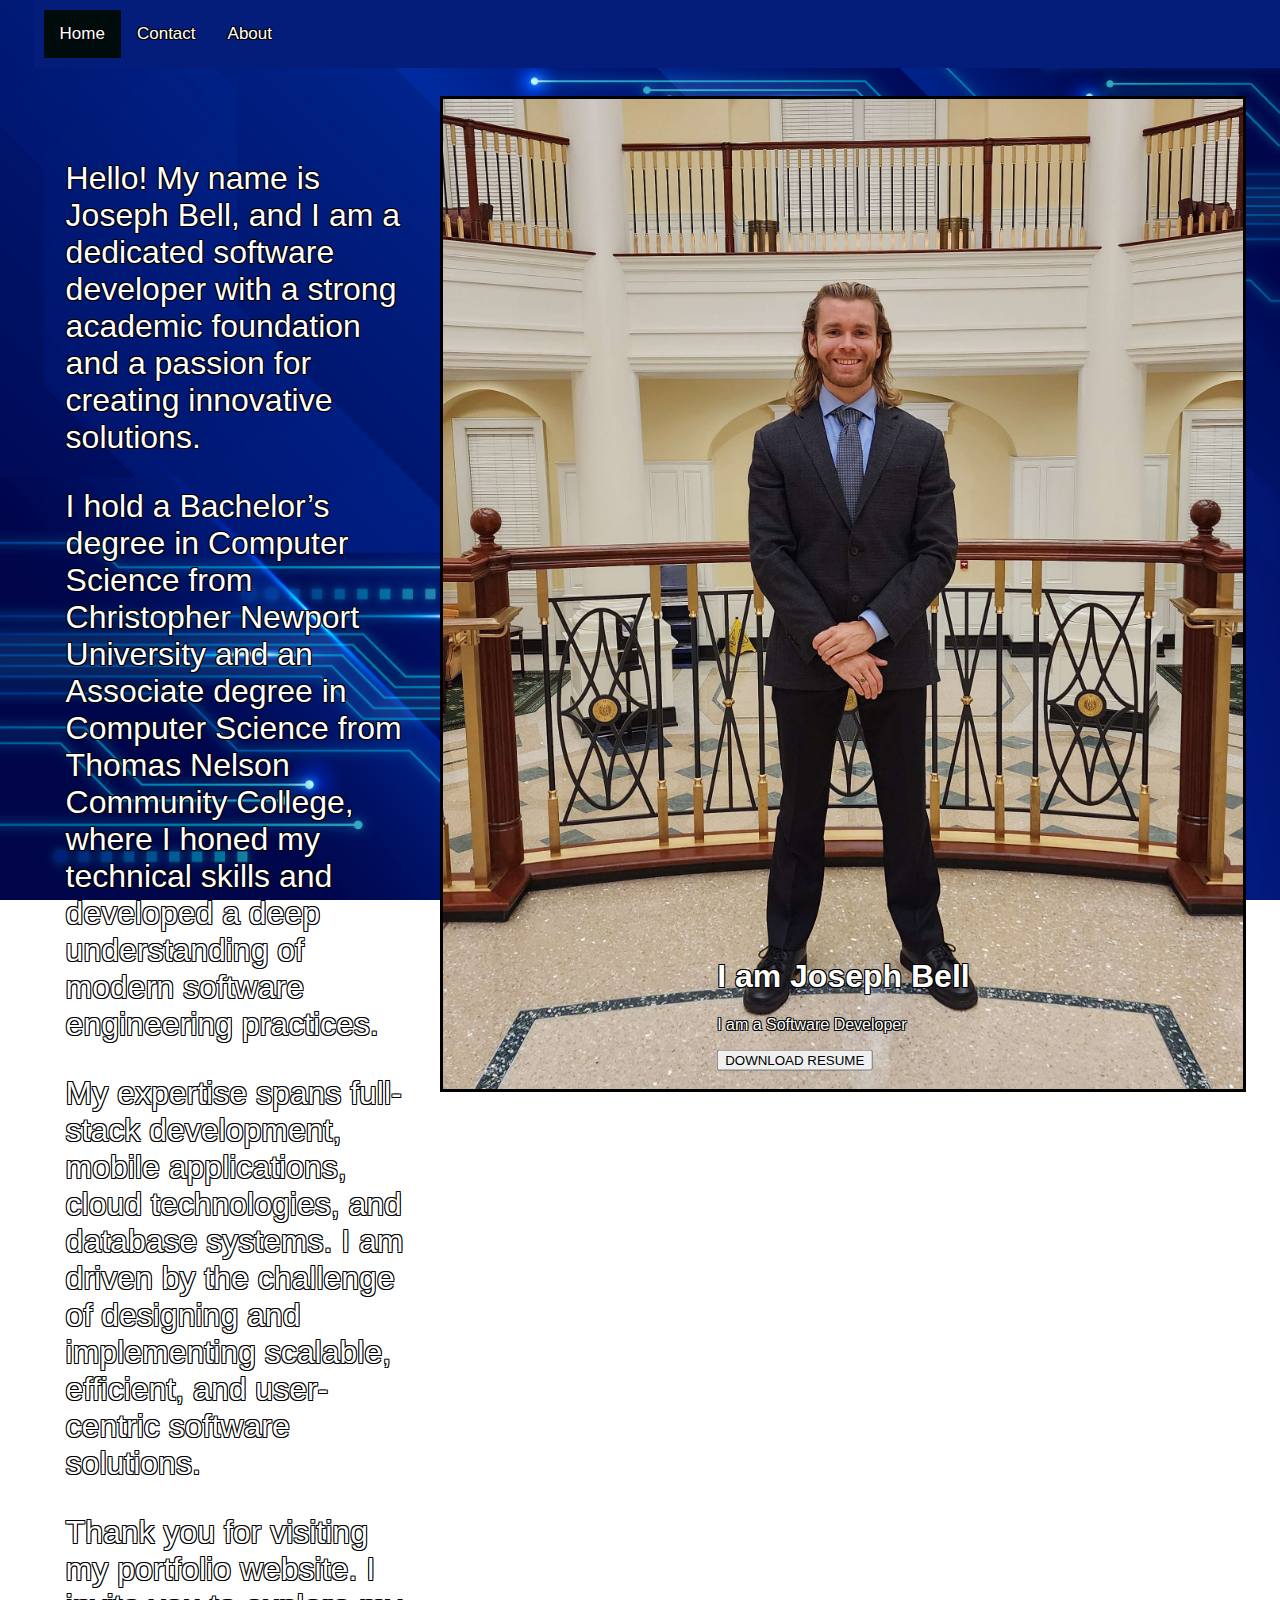
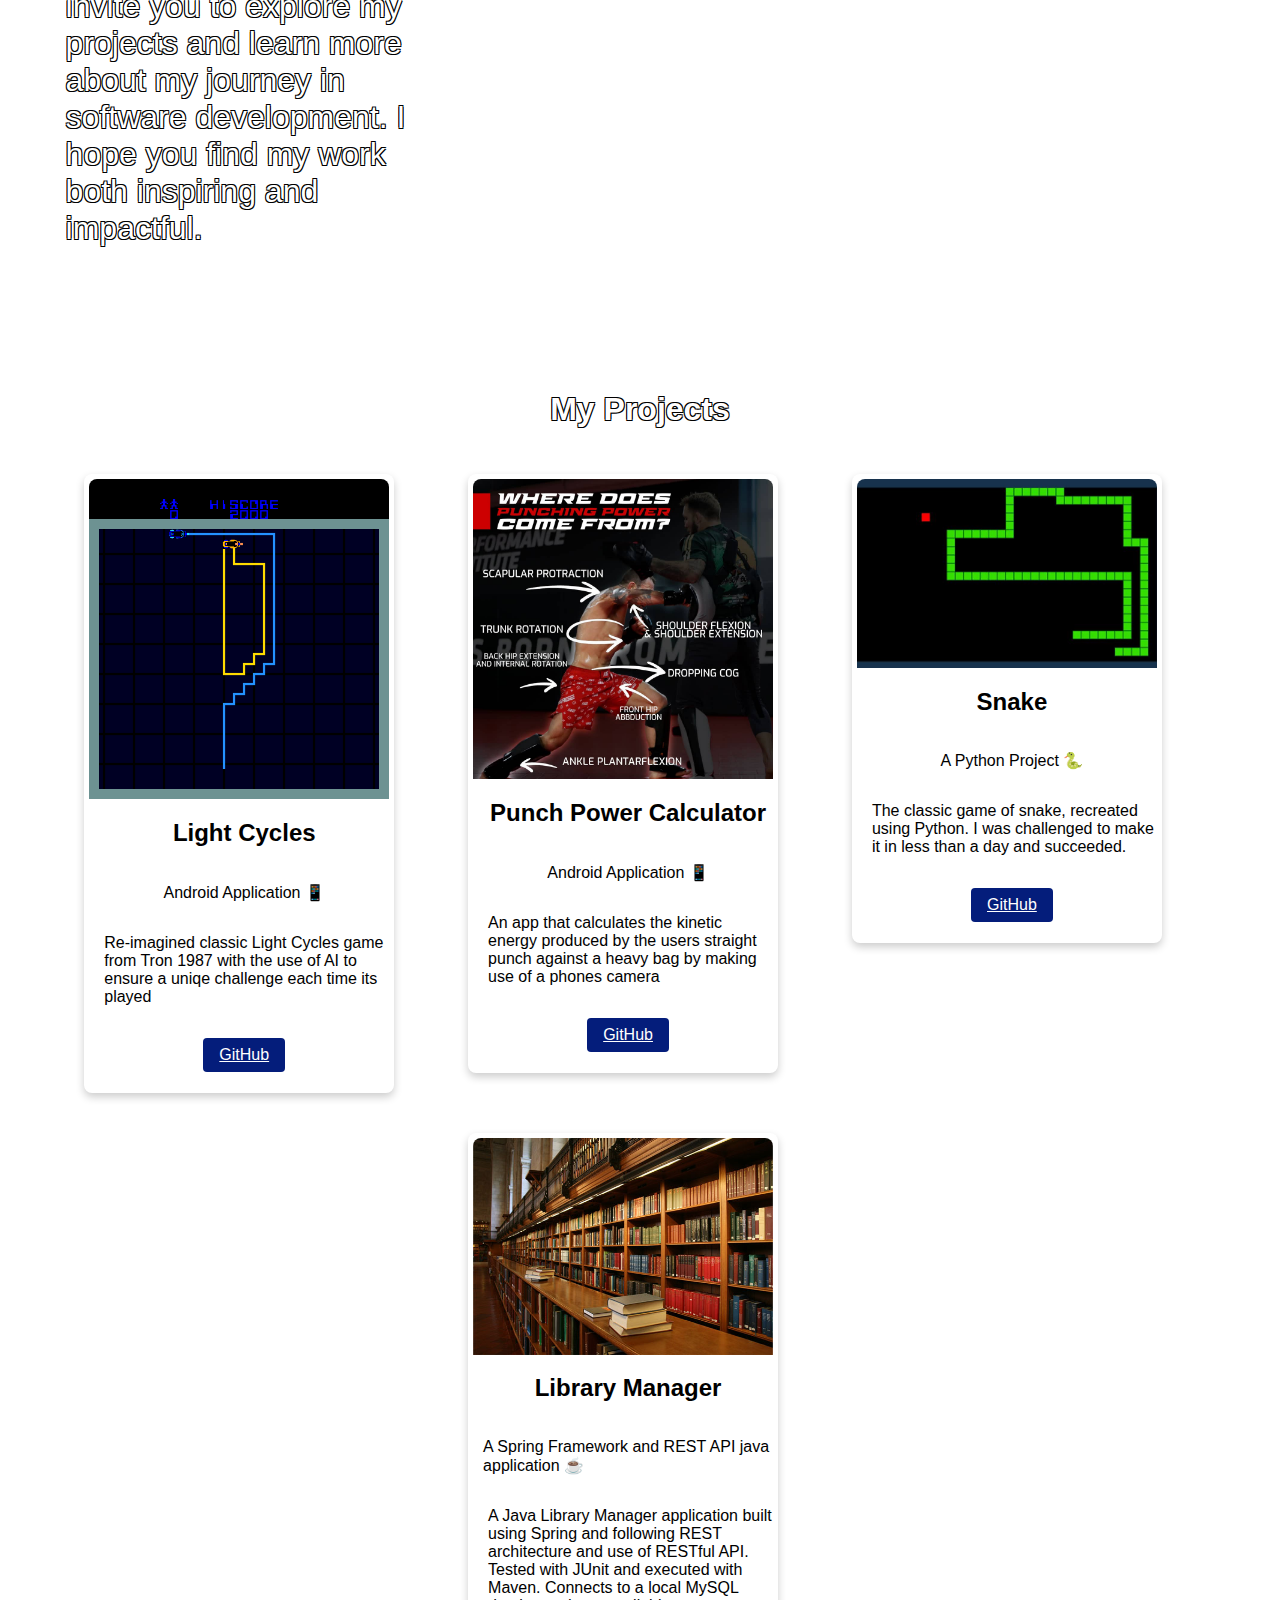
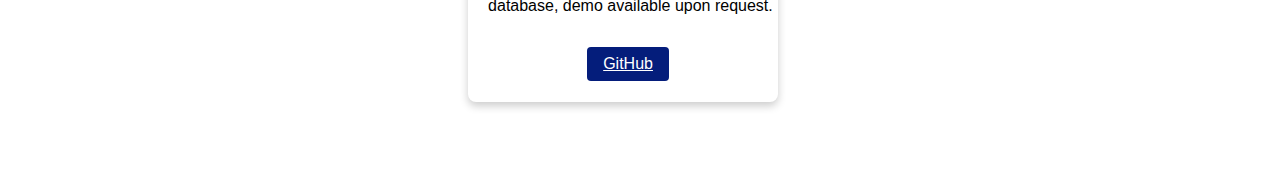
==== commit 7fe18a7e: "updated jan 2025" ====
--- a/index.html
+++ b/index.html
@@ -33,7 +33,7 @@
           </div>
     </div>
 
-
+<!-- project-image-text -->
     <div class = "projects">
       <h2 class ="projects-title">My Projects</h2>
       <div class="row">
@@ -44,7 +44,7 @@
             <div class="card-container">
               <h2>Light Cycles</h2>
               <p class="title">Android Application 📱</p>
-              <p>Re-imagined classic Light Cycles game from Tron 1987 with the use of AI to ensure a uniqe challenge each time its played</p>
+              <p class="description">Re-imagined classic Light Cycles game from Tron 1987 with the use of AI to ensure a uniqe challenge each time its played</p>
               <p><a href="https://github.com/gamewiz10/Tron" button class="button" target="_blank">GitHub</a></p>
             </div>
           </div>
@@ -56,7 +56,7 @@
             <div class="card-container">
               <h2>Punch Power Calculator</h2>
               <p class="title">Android Application 📱</p>
-              <p>An app that calculates the kinetic energy produced by the users straight punch against a heavy bag by making use of a phones camera</p>
+              <p class="description">An app that calculates the kinetic energy produced by the users straight punch against a heavy bag by making use of a phones camera</p>
               <p><a href="https://github.com/gamewiz10/PunchPowerCalculator" button class="button" target="_blank">GitHub</a></p>
             </div>
           </div>
@@ -68,11 +68,26 @@
             <div class="card-container">
               <h2>Snake</h2>
               <p class="title">A Python Project 🐍</p>
-              <p>The classic game of snake, recreated using Python. I was challenged to make it in less than a day and succeeded.</p>
+              <p class="description">The classic game of snake, recreated using Python. I was challenged to make it in less than a day and succeeded.</p>
               <p><a href="https://github.com/gamewiz10/snake-game" button class="button" target="_blank">GitHub</a></p>
             </div>
           </div>
         </div>
+
+        <div class="column">
+          <div class="card">
+            <img src="images/libraryBooks.jpg" alt="libraryBooks" style="width:100%">
+            <div class="card-container">
+              <h2>Library Manager</h2>
+              <p class="title">A Spring Framework and REST API java application ☕</p>
+              <p class="description">A Java Library Manager application built using Spring and following REST architecture and use of RESTful API.
+                 Tested with JUnit and executed with Maven. 
+                Connects to a local MySQL database, demo available upon request.
+              </p>
+              <p><a href="https://github.com/gamewiz10/LibraryManager" button class="button" target="_blank">GitHub</a></p>
+            </div>
+          </div>
+        
       </div>
     </div>
       <script src="script.js"></script> 
--- a/CSS/styles.css
+++ b/CSS/styles.css
@@ -58,7 +58,7 @@
     display: flex;
     flex-wrap: nowrap;
     justify-content: space-between;
-    text-align: center;
+    text-align: left;
     height: auto;
     box-sizing: border-box;
     padding: 0;
@@ -79,6 +79,7 @@
     box-sizing: border-box;
     text-align: left;
     font-size: 2rem;
+    font-family:Arial, Helvetica, sans-serif;
 }
 
 .hero-image {
@@ -101,7 +102,7 @@
     top: 50%;
     left: 50%;
     transform: translate(-50%, -50%);
-    text-align: center;
+    text-align: left;
     color: white;
 }
 
@@ -115,6 +116,11 @@
     margin-top: 2rem;
     font-size: 2rem; 
     font-weight: bold;
+    text-shadow: 
+        -1px -1px 0 #000, /* Top-left shadow */
+        1px -1px 0 #000,  /* Top-right shadow */
+        -1px 1px 0 #000,  /* Bottom-left shadow */
+        1px 1px 0 #000;   /* Bottom-right shadow */
 }
 
 .row {
@@ -134,10 +140,12 @@
     background-color: white;
     border-radius: 8px;
     box-shadow: 0 4px 8px rgba(0, 0, 0, 0.2);
+    padding: 5px;
     margin: 10px;
-    text-align: center;
+    text-align: left;
     max-width: 300px; /* Restrict the card width */
 }
+
 
 .card img{
     width: 100%;
@@ -163,8 +171,16 @@
 .button:hover {
     background-color: #555;
 }
+
+.card .card-container .description{
+    align-items: center;
+    margin-left: 5px;
+    font-family:sans-serif;
+}
+
  .card .card-container {
     display: flex;
+    margin-left: 10px;
     flex-direction: column;
     justify-content: center;
     align-items: center;
@@ -225,7 +241,8 @@
     
 }
 .CNUText{
-    text-align: right;
+    text-align: left;
+    margin-left: 5pc;
 }
 
 .aboutWCUSA {
@@ -243,7 +260,8 @@
 }
 
 .WCUSAText{
-    text-align: right;
+    text-align: left;
+    margin-left: 5pc;
 }
 
 .aboutKinsale{
@@ -259,7 +277,8 @@
     margin: 0
 }
 .KinsaleText{
-    text-align: right;
+    text-align: left;
+    margin-left: 5pc;
 }
 
 .aboutKarate{
@@ -277,7 +296,8 @@
 }
 
 .KarateText {
-    text-align: right;
+    text-align: left;
+    margin-left: 5pc;
 }
 
 /* contact page pc */
@@ -311,7 +331,7 @@
     align-self: center;
 }
 
-/* mobile devices */
+/* ---------------- MOBILE DEVICES ----------------- */
 @media screen and (max-width: 480px) {
 
     .topnav a {
@@ -333,16 +353,18 @@
     
     .hero-text {
         font-size: 1rem; /* Adjust text size */
-        text-align: center; /* Center-align the text */
+        text-align: left; /* Center-align the text */
         width: 80%; /* Allow text to span 80% of the screen */
         max-width: 1200px; /* Optional: Limit maximum width */
         margin: 0 auto; /* Center the text block */
+        order: 2;
     }
     
     .hero-image {
         flex: 100%;
         height: auto; 
         box-sizing: border-box;
+        order: 1;
     }
     .hero-image img {
         border: 3px solid #000;
@@ -354,7 +376,7 @@
     
     
     .hero-image-text{
-        font-size: .4rem;
+        font-size: .5rem;
         position: absolute;
         top: 50%;
         left: 50%;
@@ -383,7 +405,7 @@
         -1px -1px 0 #000, /* Top-left shadow */
         1px -1px 0 #000,  /* Top-right shadow */
         -1px 1px 0 #000,  /* Bottom-left shadow */
-        1px 1px 0 #000;   /* Bottom-right shadow */6
+        1px 1px 0 #000;   /* Bottom-right shadow */
     }
     
     .row {
@@ -395,17 +417,31 @@
     
     .column {
         flex: 1 1 10px;
-        max-width: 30%;
+        max-width: 50%;
         padding: 0px;
     }
     
     .card {
         background-color: white;
-        border-radius: 8px;
+        border-radius: 1px;
         box-shadow: 0 4px 8px rgba(0, 0, 0, 0.2);
         margin: 10px;
-        text-align: center;
         max-width: 100%; /* Restrict the card width */
+    }
+
+    .card .card-container h2{
+        text-align: center;
+    }
+
+    .card .card-container .title{
+        text-align: center;
+    }
+
+    .card .card-container .description{
+        align-items: center;
+        text-align: left;
+        margin-left: 0px;
+        font-family:sans-serif;
     }
     
     .card img{
